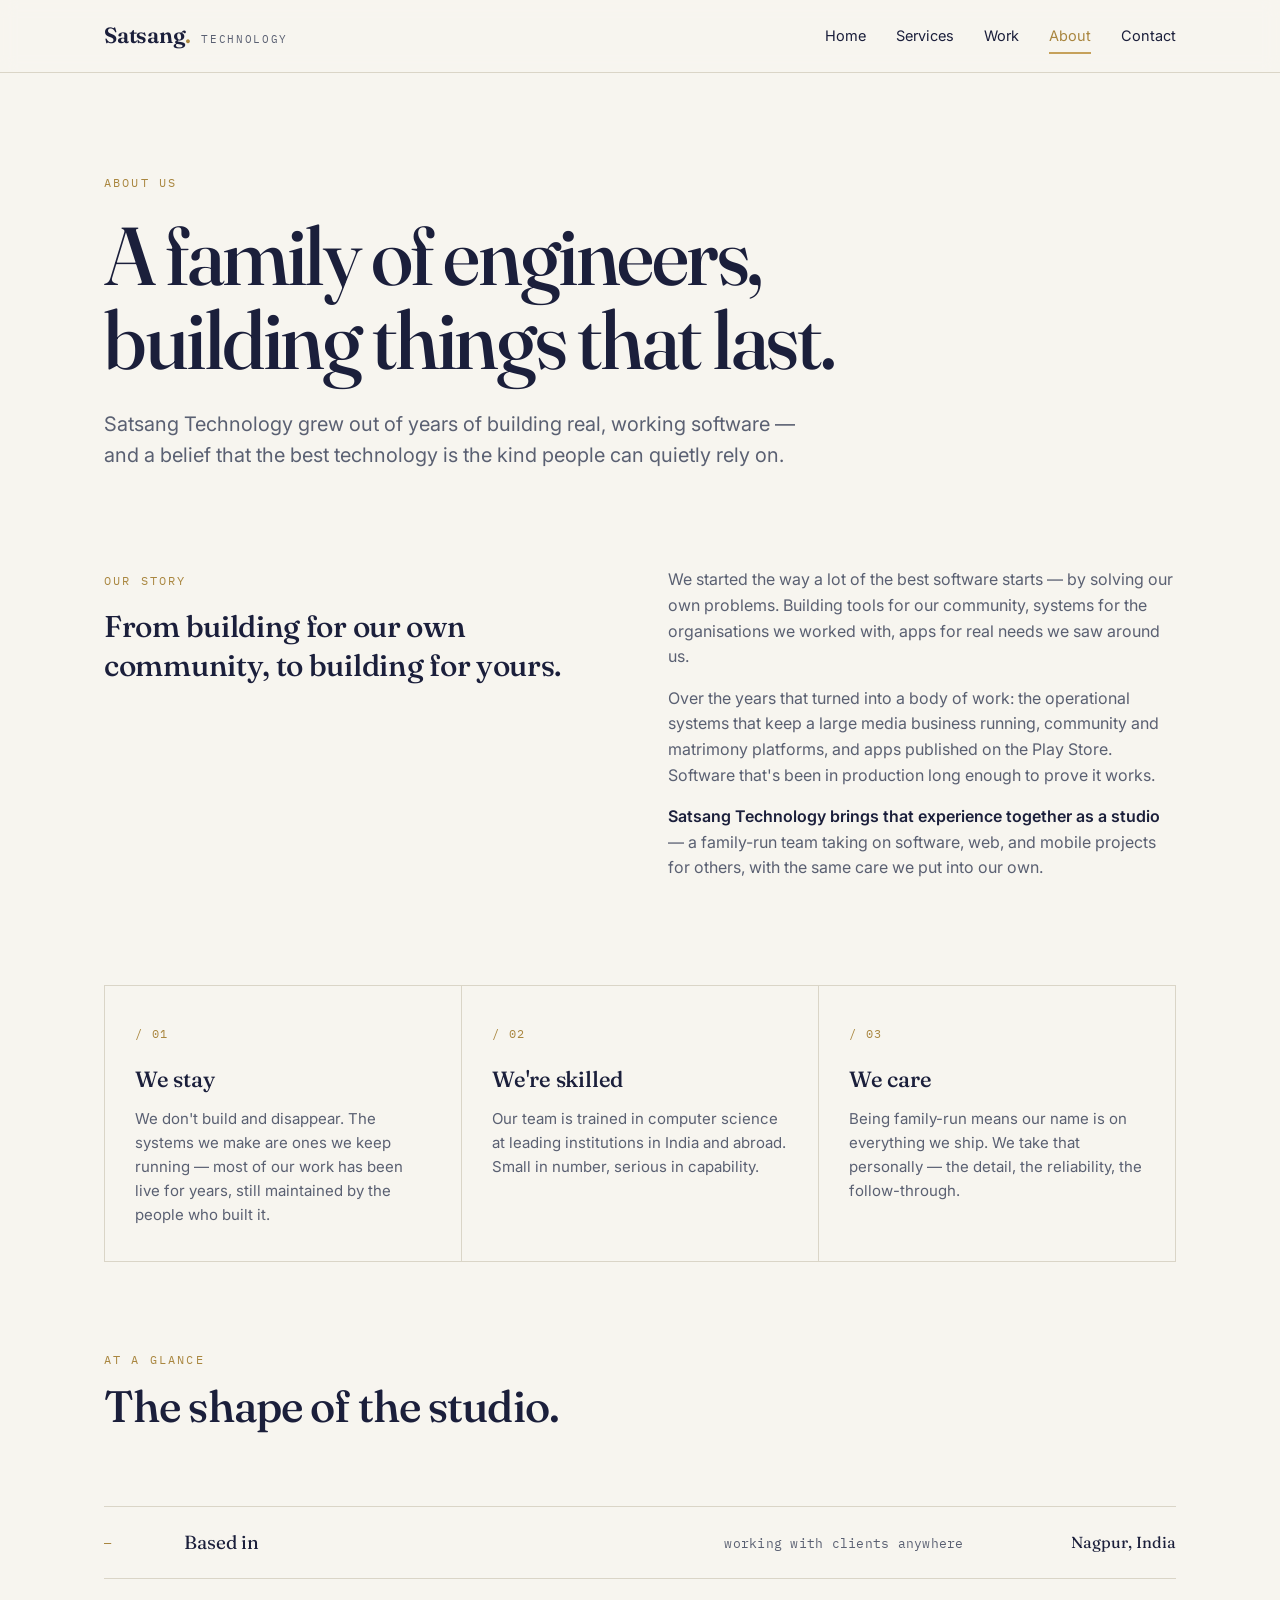
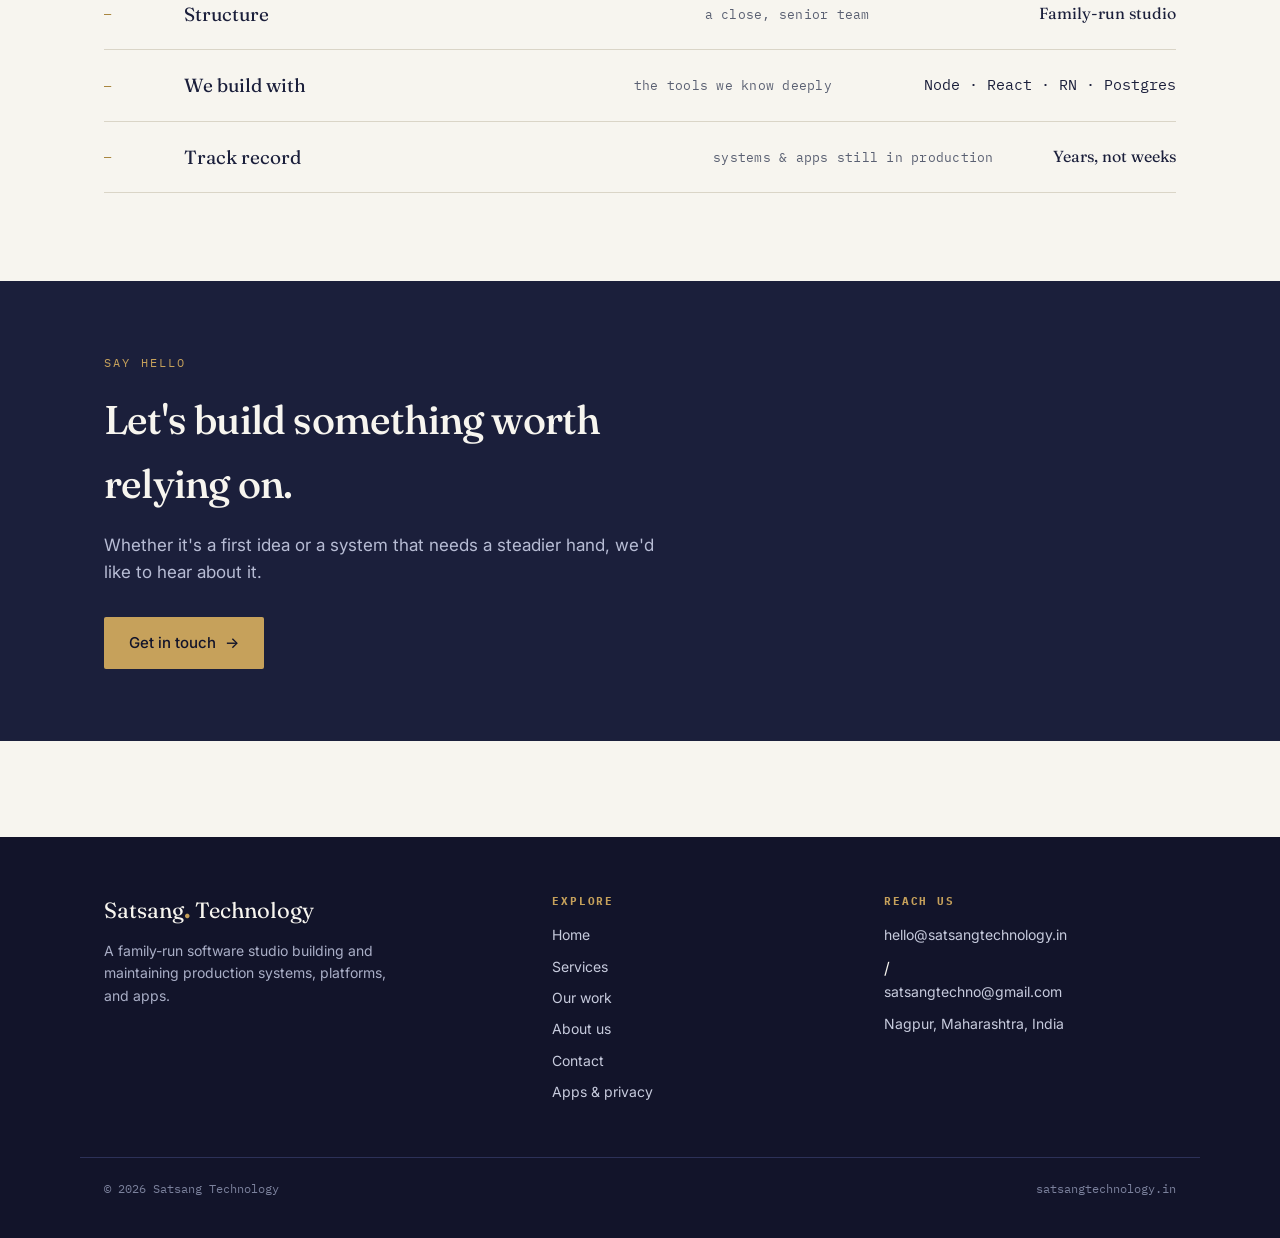
==== about.html @ 940dc2ba "Migrate Satsang Technology studio website and preserve app policies" ====
<!DOCTYPE html>
<html lang="en">
<head>
<meta charset="UTF-8">
<meta name="viewport" content="width=device-width, initial-scale=1.0">
<title>About — Satsang Technology</title>
<meta name="description" content="Satsang Technology is a family-run software studio in Nagpur, India, building production systems and apps.">
<link rel="preconnect" href="https://fonts.googleapis.com">
<link rel="preconnect" href="https://fonts.gstatic.com" crossorigin>
<link href="https://fonts.googleapis.com/css2?family=Fraunces:ital,opsz,wght@0,9..144,400;0,9..144,500;0,9..144,600;1,9..144,400;1,9..144,500&family=Inter:wght@400;500;600&family=IBM+Plex+Mono:wght@400;500&display=swap" rel="stylesheet">
<link rel="stylesheet" href="style.css">
</head>
<body>
<a class="skip-link" href="#main">Skip to content</a>

<header class="site-head">
  <div class="wrap">
    <a class="brand" href="index.html"><span class="mark">Satsang<b>.</b></span><span class="tag">Technology</span></a>
    <nav class="nav" id="nav" aria-label="Main navigation">
      <a href="index.html">Home</a>
      <a href="services.html">Services</a>
      <a href="portfolio.html">Work</a>
      <a href="about.html" class="active" aria-current="page">About</a>
      <a href="contact.html">Contact</a>
    </nav>
    <button class="nav-toggle" id="navToggle" type="button" aria-label="Open menu" aria-controls="nav" aria-expanded="false"><span></span><span></span><span></span></button>
  </div>
</header>

<main id="main">
  <section class="hero" style="padding-bottom:40px;">
    <div class="wrap">
      <span class="eyebrow">About us</span>
      <h1>A family of engineers, building things that last.</h1>
      <p class="lede">Satsang Technology grew out of years of building real, working software — and a belief that the best technology is the kind people can quietly rely on.</p>
    </div>
  </section>

  <section class="section" style="padding-top:20px;">
    <div class="wrap two-col">
      <div>
        <span class="eyebrow">Our story</span>
        <p class="lead-serif" style="margin-top:14px;">From building for our own community, to building for yours.</p>
      </div>
      <div class="prose">
        <p>We started the way a lot of the best software starts — by solving our own problems. Building tools for our community, systems for the organisations we worked with, apps for real needs we saw around us.</p>
        <p>Over the years that turned into a body of work: the operational systems that keep a large media business running, community and matrimony platforms, and apps published on the Play Store. Software that's been in production long enough to prove it works.</p>
        <p><strong>Satsang Technology brings that experience together as a studio</strong> — a family-run team taking on software, web, and mobile projects for others, with the same care we put into our own.</p>
      </div>
    </div>
  </section>

  <!-- values -->
  <section class="section" style="padding-top:0;">
    <div class="wrap">
      <div class="grid cols-3">
        <div class="cell">
          <span class="num">/ 01</span>
          <h3>We stay</h3>
          <p>We don't build and disappear. The systems we make are ones we keep running — most of our work has been live for years, still maintained by the people who built it.</p>
        </div>
        <div class="cell">
          <span class="num">/ 02</span>
          <h3>We're skilled</h3>
          <p>Our team is trained in computer science at leading institutions in India and abroad. Small in number, serious in capability.</p>
        </div>
        <div class="cell">
          <span class="num">/ 03</span>
          <h3>We care</h3>
          <p>Being family-run means our name is on everything we ship. We take that personally — the detail, the reliability, the follow-through.</p>
        </div>
      </div>
    </div>
  </section>

  <!-- at a glance ledger -->
  <section class="section" style="padding-top:0;">
    <div class="wrap">
      <div class="section-head">
        <span class="eyebrow">At a glance</span>
        <h2>The shape of the studio.</h2>
      </div>
      <div class="ledger">
        <div class="ledger-row">
          <span class="idx">—</span>
          <span class="what">Based in</span>
          <span class="meta">working with clients anywhere</span>
          <span class="stat" style="font-size:16px;">Nagpur, India</span>
        </div>
        <div class="ledger-row">
          <span class="idx">—</span>
          <span class="what">Structure</span>
          <span class="meta">a close, senior team</span>
          <span class="stat" style="font-size:16px;">Family-run studio</span>
        </div>
        <div class="ledger-row">
          <span class="idx">—</span>
          <span class="what">We build with</span>
          <span class="meta">the tools we know deeply</span>
          <span class="stat" style="font-size:15px;font-family:var(--mono);">Node · React · RN · Postgres</span>
        </div>
        <div class="ledger-row">
          <span class="idx">—</span>
          <span class="what">Track record</span>
          <span class="meta">systems &amp; apps still in production</span>
          <span class="stat" style="font-size:16px;">Years, not weeks</span>
        </div>
      </div>
    </div>
  </section>

  <section class="band">
    <div class="wrap">
      <span class="eyebrow">Say hello</span>
      <h2>Let's build something worth relying on.</h2>
      <p>Whether it's a first idea or a system that needs a steadier hand, we'd like to hear about it.</p>
      <a href="contact.html" class="btn btn-primary">Get in touch <span class="arw">→</span></a>
    </div>
  </section>
</main>

<footer class="site-foot">
  <div class="wrap">
    <div>
      <span class="mark">Satsang<b>.</b> Technology</span>
      <p>A family-run software studio building and maintaining production systems, platforms, and apps.</p>
    </div>
    <div class="foot-col">
      <h4>Explore</h4>
      <a href="index.html">Home</a>
      <a href="services.html">Services</a>
      <a href="portfolio.html">Our work</a>
      <a href="about.html">About us</a>
      <a href="contact.html">Contact</a>
      <a href="apps.html">Apps &amp; privacy</a>
    </div>
    <div class="foot-col">
      <h4>Reach us</h4>
      <a href="mailto:hello@satsangtechnology.in">hello@satsangtechnology.in</a> / <a href="mailto:satsangtechno@gmail.com">satsangtechno@gmail.com</a>
      <span>Nagpur, Maharashtra, India</span>
    </div>
  </div>
  <div class="wrap foot-base">
    <span>© 2026 Satsang Technology</span>
    <a href="https://satsangtechnology.in/">satsangtechnology.in</a>
  </div>
</footer>

<script src="main.js"></script>
</body>
</html>
---- style.css ----
/* Satsang Technology — shared styles
   Palette: indigo-ink, ivory, brass. Type: Fraunces + Inter + IBM Plex Mono.
   Signature: an operations "ledger" motif — the company builds the systems
   that keep organisations running, so work is presented as register line-items. */

:root {
  --ink:       #1B1F3B;
  --ink-deep:  #12142A;
  --ivory:     #F7F5EF;
  --ivory-2:   #EFEBE0;
  --brass:     #C6A15B;
  --brass-dim: #A9863F;
  --slate:     #5A6072;
  --line:      #DAD5C7;
  --line-dark: #2C3158;

  --serif: "Fraunces", Georgia, serif;
  --sans:  "Inter", system-ui, sans-serif;
  --mono:  "IBM Plex Mono", ui-monospace, monospace;

  --wrap: 1120px;
}

* { box-sizing: border-box; margin: 0; padding: 0; }

html { scroll-behavior: smooth; }

body {
  font-family: var(--sans);
  color: var(--ink);
  background: var(--ivory);
  line-height: 1.6;
  -webkit-font-smoothing: antialiased;
}

.wrap { width: 100%; max-width: var(--wrap); margin: 0 auto; padding: 0 24px; }

a { color: inherit; text-decoration: none; }

/* --- eyebrow / mono labels: the "ledger" voice --- */
.eyebrow {
  font-family: var(--mono);
  font-size: 12px;
  letter-spacing: 0.18em;
  text-transform: uppercase;
  color: var(--brass-dim);
}

/* ---------------- Header ---------------- */
.site-head {
  position: sticky; top: 0; z-index: 50;
  background: rgba(247,245,239,0.88);
  backdrop-filter: blur(8px);
  border-bottom: 1px solid var(--line);
}
.site-head .wrap {
  display: flex; align-items: center; justify-content: space-between;
  height: 72px;
}
.brand { display: flex; align-items: baseline; gap: 10px; }
.brand .mark {
  font-family: var(--serif); font-weight: 600; font-size: 22px;
  color: var(--ink); letter-spacing: -0.01em;
}
.brand .mark b { color: var(--brass-dim); font-weight: 600; }
.brand .tag {
  font-family: var(--mono); font-size: 10.5px; letter-spacing: 0.16em;
  text-transform: uppercase; color: var(--slate);
}
.nav { display: flex; gap: 30px; align-items: center; }
.nav a {
  font-size: 14.5px; color: var(--ink); position: relative; padding: 4px 0;
}
.nav a::after {
  content: ""; position: absolute; left: 0; bottom: -2px; height: 1.5px; width: 0;
  background: var(--brass); transition: width .25s ease;
}
.nav a:hover::after, .nav a.active::after { width: 100%; }
.nav a.active { color: var(--brass-dim); }

.nav-toggle { display: none; background: none; border: 0; cursor: pointer; }
.nav-toggle span { display: block; width: 24px; height: 2px; background: var(--ink); margin: 5px 0; transition: .3s; }

/* ---------------- Footer ---------------- */
.site-foot {
  background: var(--ink-deep); color: var(--ivory);
  margin-top: 96px; padding: 56px 0 40px;
}
.site-foot .wrap { display: grid; grid-template-columns: 1.4fr 1fr 1fr; gap: 40px; }
.site-foot .mark { font-family: var(--serif); font-size: 22px; color: var(--ivory); }
.site-foot .mark b { color: var(--brass); }
.site-foot p { color: #A9AEC6; font-size: 14px; margin-top: 12px; max-width: 34ch; }
.foot-col h4 {
  font-family: var(--mono); font-size: 11px; letter-spacing: 0.16em;
  text-transform: uppercase; color: var(--brass); margin-bottom: 14px;
}
.foot-col a, .foot-col span { display: block; color: #C7CBDD; font-size: 14px; margin-bottom: 9px; }
.foot-col a:hover { color: var(--ivory); }
.foot-base {
  border-top: 1px solid var(--line-dark); margin-top: 44px; padding-top: 22px;
  font-family: var(--mono); font-size: 11.5px; color: #7B819C;
  display: flex; justify-content: space-between; flex-wrap: wrap; gap: 10px;
}

/* ---------------- Buttons ---------------- */
.btn {
  display: inline-flex; align-items: center; gap: 9px;
  font-family: var(--sans); font-size: 15px; font-weight: 500;
  padding: 13px 24px; border-radius: 2px; cursor: pointer;
  transition: transform .15s ease, background .2s ease, color .2s ease;
  border: 1px solid transparent;
}
.btn-primary { background: var(--ink); color: var(--ivory); }
.btn-primary:hover { background: var(--brass-dim); transform: translateY(-1px); }
.btn-ghost { border-color: var(--ink); color: var(--ink); background: transparent; }
.btn-ghost:hover { background: var(--ink); color: var(--ivory); }
.btn .arw { transition: transform .2s ease; }
.btn:hover .arw { transform: translateX(3px); }

/* ---------------- Generic section ---------------- */
.section { padding: 88px 0; }
.section-head { max-width: 62ch; margin-bottom: 48px; }
.section-head .eyebrow { display: block; margin-bottom: 14px; }
.section-head h2 {
  font-family: var(--serif); font-weight: 500; font-size: clamp(30px, 4vw, 44px);
  line-height: 1.08; letter-spacing: -0.02em; color: var(--ink);
}
.section-head p { color: var(--slate); font-size: 17px; margin-top: 16px; }

/* ---------------- Hero ---------------- */
.hero { padding: 100px 0 84px; position: relative; overflow: hidden; }
.hero .eyebrow { display: block; margin-bottom: 22px; }
.hero h1 {
  font-family: var(--serif); font-weight: 500;
  font-size: clamp(40px, 7vw, 82px); line-height: 1.02; letter-spacing: -0.03em;
  color: var(--ink); max-width: 15ch;
}
.hero h1 em { font-style: italic; color: var(--brass-dim); }
.hero .lede {
  font-size: clamp(17px, 2vw, 20px); color: var(--slate);
  max-width: 54ch; margin: 28px 0 36px; line-height: 1.55;
}
.hero-actions { display: flex; gap: 14px; flex-wrap: wrap; }

/* the ledger strip under the hero */
.ledger {
  margin-top: 76px; border-top: 1px solid var(--line); border-bottom: 1px solid var(--line);
}
.ledger-row {
  display: grid; grid-template-columns: 56px 1.6fr 1fr auto;
  gap: 24px; align-items: center;
  padding: 20px 0; border-bottom: 1px solid var(--line);
}
.ledger-row:last-child { border-bottom: 0; }
.ledger-row .idx { font-family: var(--mono); font-size: 12px; color: var(--brass-dim); }
.ledger-row .what { font-family: var(--serif); font-size: 19px; color: var(--ink); }
.ledger-row .meta { font-family: var(--mono); font-size: 12.5px; color: var(--slate); letter-spacing: .02em; }
.ledger-row .stat { font-family: var(--serif); font-size: 22px; color: var(--ink); text-align: right; }
.ledger-row .stat small { display:block; font-family: var(--mono); font-size: 10.5px; letter-spacing:.12em; text-transform:uppercase; color: var(--slate); }

/* ---------------- Cards grid ---------------- */
.grid { display: grid; gap: 1px; background: var(--line); border: 1px solid var(--line); }
.grid.cols-2 { grid-template-columns: repeat(2, 1fr); }
.grid.cols-3 { grid-template-columns: repeat(3, 1fr); }
.cell {
  background: var(--ivory); padding: 34px 30px;
  transition: background .25s ease;
}
.cell:hover { background: #FBFAF5; }
.cell .num { font-family: var(--mono); font-size: 12px; color: var(--brass-dim); letter-spacing: .12em; }
.cell h3 { font-family: var(--serif); font-weight: 500; font-size: 22px; margin: 16px 0 10px; letter-spacing: -0.01em; }
.cell p { color: var(--slate); font-size: 15px; }
.cell .stack {
  font-family: var(--mono); font-size: 11.5px; color: var(--slate);
  margin-top: 18px; letter-spacing: .02em; line-height: 1.9;
}
.cell .stack b { color: var(--ink); font-weight: 500; }

/* ---------------- Portfolio entries ---------------- */
.entry {
  display: grid; grid-template-columns: 90px 1fr; gap: 30px;
  padding: 40px 0; border-top: 1px solid var(--line); align-items: start;
}
.entry:first-of-type { border-top: 0; }
.entry .code { font-family: var(--mono); font-size: 12px; color: var(--brass-dim); letter-spacing: .1em; padding-top: 8px; }
.entry h3 { font-family: var(--serif); font-weight: 500; font-size: 26px; letter-spacing: -0.01em; }
.entry .role { font-family: var(--mono); font-size: 12px; text-transform: uppercase; letter-spacing: .14em; color: var(--slate); margin: 6px 0 14px; }
.entry p { color: var(--slate); font-size: 16px; max-width: 62ch; }
.entry .chips { display: flex; flex-wrap: wrap; gap: 8px; margin-top: 18px; }
.entry .chip {
  font-family: var(--mono); font-size: 11.5px; color: var(--ink);
  border: 1px solid var(--line); padding: 5px 11px; border-radius: 2px; background: #fff;
}

/* ---------------- Callout band ---------------- */
.band { background: var(--ink); color: var(--ivory); padding: 72px 0; }
.band h2 { font-family: var(--serif); font-weight: 500; font-size: clamp(28px, 4vw, 40px); letter-spacing: -0.02em; max-width: 20ch; }
.band p { color: #B7BCD4; margin: 16px 0 30px; max-width: 52ch; font-size: 17px; }
.band .eyebrow { color: var(--brass); display:block; margin-bottom: 16px; }
.band .btn-primary { background: var(--brass); color: var(--ink-deep); }
.band .btn-primary:hover { background: var(--ivory); }

/* ---------------- Contact ---------------- */
.contact-grid { display: grid; grid-template-columns: 1fr 1fr; gap: 60px; align-items: start; }
.field { margin-bottom: 20px; }
.field label {
  display: block; font-family: var(--mono); font-size: 11px; letter-spacing: .14em;
  text-transform: uppercase; color: var(--slate); margin-bottom: 8px;
}
.field input, .field textarea {
  width: 100%; font-family: var(--sans); font-size: 15px; color: var(--ink);
  padding: 13px 14px; background: #fff; border: 1px solid var(--line); border-radius: 2px;
}
.field input:focus, .field textarea:focus { outline: 2px solid var(--brass); border-color: var(--brass); }
.field textarea { resize: vertical; min-height: 130px; }
.contact-detail { border-top: 1px solid var(--line); padding: 20px 0; }
.contact-detail .k { font-family: var(--mono); font-size: 11px; letter-spacing: .14em; text-transform: uppercase; color: var(--brass-dim); }
.contact-detail .v { font-size: 17px; color: var(--ink); margin-top: 6px; }

/* ---------------- Utility ---------------- */
.lead-serif { font-family: var(--serif); font-weight: 500; font-size: clamp(22px, 3vw, 30px); line-height: 1.3; letter-spacing: -0.01em; color: var(--ink); max-width: 24ch; }
.two-col { display: grid; grid-template-columns: 1fr 1fr; gap: 56px; align-items: start; }
.prose p { color: var(--slate); font-size: 16px; margin-bottom: 16px; max-width: 60ch; }
.prose p strong { color: var(--ink); font-weight: 600; }

/* ---------------- Responsive ---------------- */
@media (max-width: 860px) {
  .nav { display: none; position: absolute; top: 72px; left: 0; right: 0;
    flex-direction: column; gap: 0; background: var(--ivory); border-bottom: 1px solid var(--line); }
  .nav.open { display: flex; }
  .nav a { padding: 16px 24px; width: 100%; border-top: 1px solid var(--line); }
  .nav-toggle { display: block; }
  .grid.cols-2, .grid.cols-3 { grid-template-columns: 1fr; }
  .two-col, .contact-grid { grid-template-columns: 1fr; gap: 36px; }
  .site-foot .wrap { grid-template-columns: 1fr; gap: 30px; }
  .ledger-row { grid-template-columns: 40px 1fr; row-gap: 4px; }
  .ledger-row .meta { grid-column: 2; }
  .ledger-row .stat { grid-column: 2; text-align: left; }
  .entry { grid-template-columns: 1fr; gap: 10px; }
  .entry .code { padding-top: 0; }
}

@media (prefers-reduced-motion: reduce) {
  * { scroll-behavior: auto !important; transition: none !important; }
}

/* Migration additions: keyboard access, email drafts and app policy links. */
[hidden] { display: none !important; }
a:focus-visible, button:focus-visible {
  outline: 2px solid var(--brass-dim); outline-offset: 5px;
}
.skip-link {
  position: fixed; top: 8px; left: 8px; z-index: 100;
  padding: 12px 20px; background: var(--ink); color: var(--ivory);
  transform: translateY(-200%);
}
.skip-link:focus { transform: translateY(0); }
#main { scroll-margin-top: 88px; }
.text-link { text-decoration: underline; text-underline-offset: 4px; }
.policy { display: inline-block; margin-top: 24px; font-weight: 600; }
.app-support h2 { font-family: var(--serif); font-size: 30px; margin-bottom: 20px; }
.app-support p { max-width: 72ch; }
.app-support a, .contact-detail a, .foot-col a { overflow-wrap: anywhere; }
.app-support a, .contact-detail a { text-decoration: underline; text-underline-offset: 4px; }
.form-help { color: var(--slate); font-size: 14px; margin-bottom: 20px; }
#formNote { margin: 16px 0; }
.contact-detail a { display: inline-block; }
.site-foot .foot-base { display: flex; }
.grid > *, .two-col > *, .contact-grid > *, .ledger-row > * { min-width: 0; }

@media (max-width: 860px) {
  .nav-toggle { min-width: 44px; min-height: 44px; padding: 10px; }
  .site-head:not(.nav-ready) .wrap { height: auto; min-height: 72px; flex-wrap: wrap; padding-top: 16px; }
  .site-head:not(.nav-ready) .nav { display: flex; position: static; flex-direction: row; flex-wrap: wrap; border-bottom: 0; }
  .site-head:not(.nav-ready) .nav a { width: auto; padding: 12px; border: 0; }
  .site-head:not(.nav-ready) .nav-toggle { display: none; }
  .ledger-row { column-gap: 14px; }
  .ledger-row .meta, .ledger-row .stat { overflow-wrap: anywhere; }
}
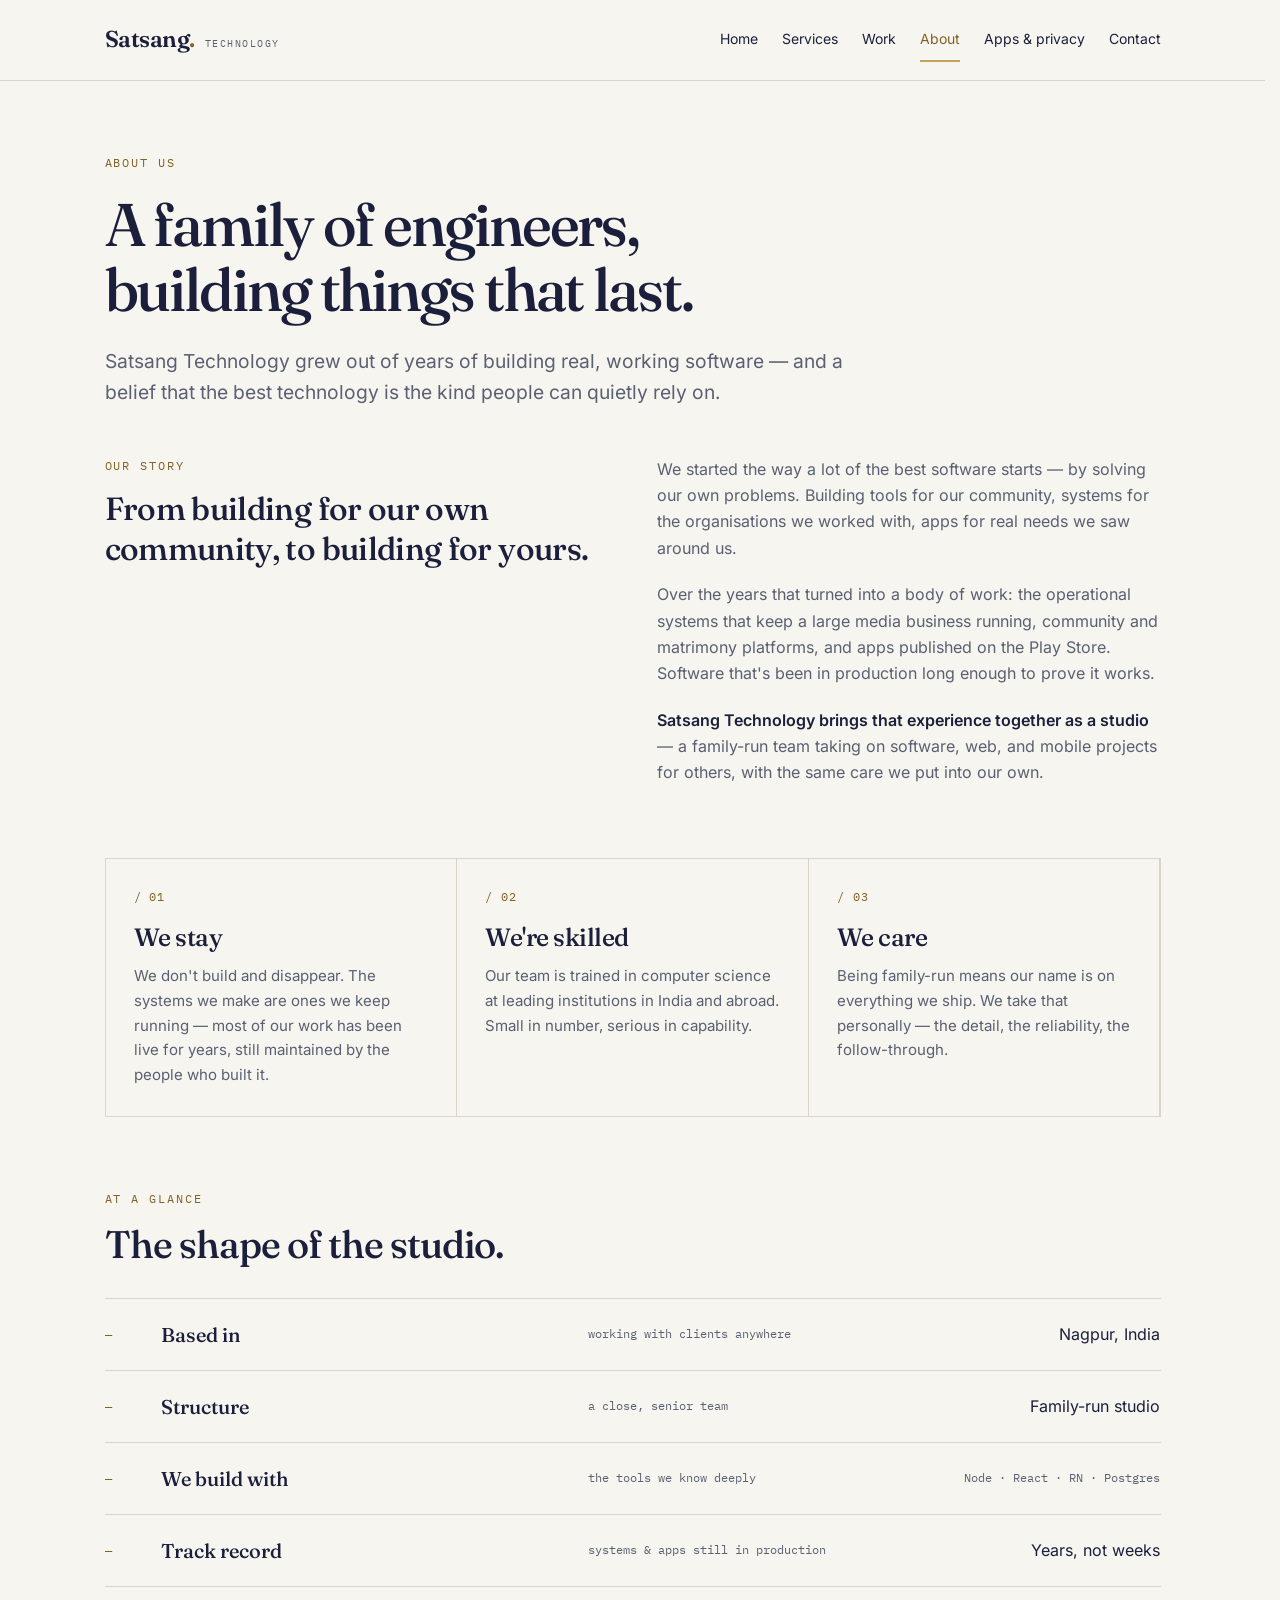
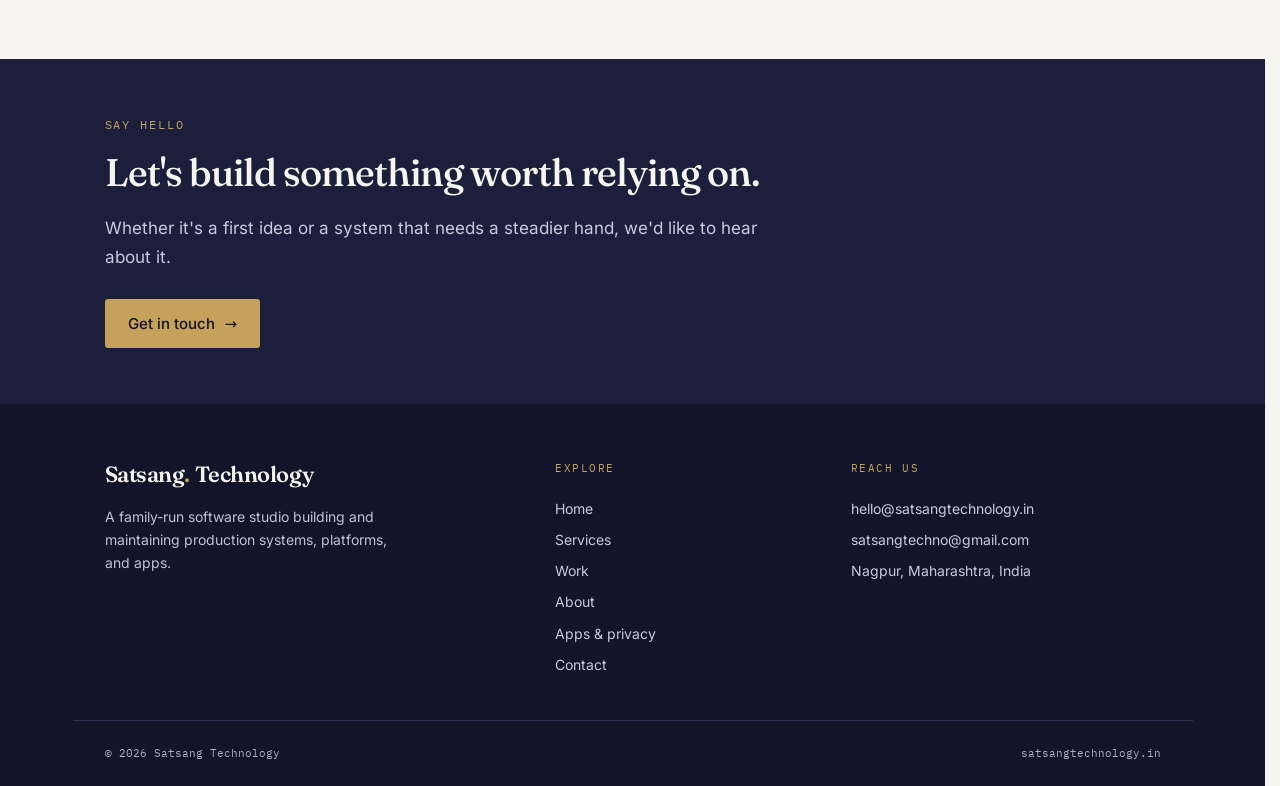
==== commit c6a032b6: "Unify layout and navigation across all website pages" ====
--- a/about.html
+++ b/about.html
@@ -5,22 +5,21 @@
 <meta name="viewport" content="width=device-width, initial-scale=1.0">
 <title>About — Satsang Technology</title>
 <meta name="description" content="Satsang Technology is a family-run software studio in Nagpur, India, building production systems and apps.">
-<link rel="preconnect" href="https://fonts.googleapis.com">
-<link rel="preconnect" href="https://fonts.gstatic.com" crossorigin>
-<link href="https://fonts.googleapis.com/css2?family=Fraunces:ital,opsz,wght@0,9..144,400;0,9..144,500;0,9..144,600;1,9..144,400;1,9..144,500&family=Inter:wght@400;500;600&family=IBM+Plex+Mono:wght@400;500&display=swap" rel="stylesheet">
-<link rel="stylesheet" href="style.css">
+<link rel="stylesheet" href="assets/fonts/fonts.css">
+<link rel="stylesheet" href="style.css?v=20261011-layout">
 </head>
 <body>
 <a class="skip-link" href="#main">Skip to content</a>
 
-<header class="site-head">
+<header class="site-head" id="site-navigation">
   <div class="wrap">
-    <a class="brand" href="index.html"><span class="mark">Satsang<b>.</b></span><span class="tag">Technology</span></a>
+    <a class="brand" href="index.html" aria-label="Satsang Technology home"><span class="mark">Satsang<b>.</b></span><span class="tag">Technology</span></a>
     <nav class="nav" id="nav" aria-label="Main navigation">
       <a href="index.html">Home</a>
       <a href="services.html">Services</a>
       <a href="portfolio.html">Work</a>
       <a href="about.html" class="active" aria-current="page">About</a>
+      <a href="apps.html">Apps &amp; privacy</a>
       <a href="contact.html">Contact</a>
     </nav>
     <button class="nav-toggle" id="navToggle" type="button" aria-label="Open menu" aria-controls="nav" aria-expanded="false"><span></span><span></span><span></span></button>
@@ -28,7 +27,7 @@
 </header>
 
 <main id="main">
-  <section class="hero" style="padding-bottom:40px;">
+  <section class="page-intro">
     <div class="wrap">
       <span class="eyebrow">About us</span>
       <h1>A family of engineers, building things that last.</h1>
@@ -36,11 +35,11 @@
     </div>
   </section>
 
-  <section class="section" style="padding-top:20px;">
+  <section class="section">
     <div class="wrap two-col">
       <div>
         <span class="eyebrow">Our story</span>
-        <p class="lead-serif" style="margin-top:14px;">From building for our own community, to building for yours.</p>
+        <p class="lead-serif">From building for our own community, to building for yours.</p>
       </div>
       <div class="prose">
         <p>We started the way a lot of the best software starts — by solving our own problems. Building tools for our community, systems for the organisations we worked with, apps for real needs we saw around us.</p>
@@ -51,7 +50,7 @@
   </section>
 
   <!-- values -->
-  <section class="section" style="padding-top:0;">
+  <section class="section">
     <div class="wrap">
       <div class="grid cols-3">
         <div class="cell">
@@ -74,7 +73,7 @@
   </section>
 
   <!-- at a glance ledger -->
-  <section class="section" style="padding-top:0;">
+  <section class="section">
     <div class="wrap">
       <div class="section-head">
         <span class="eyebrow">At a glance</span>
@@ -85,25 +84,25 @@
           <span class="idx">—</span>
           <span class="what">Based in</span>
           <span class="meta">working with clients anywhere</span>
-          <span class="stat" style="font-size:16px;">Nagpur, India</span>
+          <span class="stat stat-text">Nagpur, India</span>
         </div>
         <div class="ledger-row">
           <span class="idx">—</span>
           <span class="what">Structure</span>
           <span class="meta">a close, senior team</span>
-          <span class="stat" style="font-size:16px;">Family-run studio</span>
+          <span class="stat stat-text">Family-run studio</span>
         </div>
         <div class="ledger-row">
           <span class="idx">—</span>
           <span class="what">We build with</span>
           <span class="meta">the tools we know deeply</span>
-          <span class="stat" style="font-size:15px;font-family:var(--mono);">Node · React · RN · Postgres</span>
+          <span class="stat stat-mono">Node · React · RN · Postgres</span>
         </div>
         <div class="ledger-row">
           <span class="idx">—</span>
           <span class="what">Track record</span>
           <span class="meta">systems &amp; apps still in production</span>
-          <span class="stat" style="font-size:16px;">Years, not weeks</span>
+          <span class="stat stat-text">Years, not weeks</span>
         </div>
       </div>
     </div>
@@ -120,23 +119,24 @@
 </main>
 
 <footer class="site-foot">
-  <div class="wrap">
+  <div class="wrap footer-grid">
     <div>
-      <span class="mark">Satsang<b>.</b> Technology</span>
+      <a class="footer-brand" href="index.html"><span class="mark">Satsang<b>.</b> Technology</span></a>
       <p>A family-run software studio building and maintaining production systems, platforms, and apps.</p>
     </div>
-    <div class="foot-col">
-      <h4>Explore</h4>
+    <nav class="foot-col" aria-label="Footer navigation">
+      <h2>Explore</h2>
       <a href="index.html">Home</a>
       <a href="services.html">Services</a>
-      <a href="portfolio.html">Our work</a>
-      <a href="about.html">About us</a>
+      <a href="portfolio.html">Work</a>
+      <a href="about.html">About</a>
+      <a href="apps.html">Apps &amp; privacy</a>
       <a href="contact.html">Contact</a>
-      <a href="apps.html">Apps &amp; privacy</a>
-    </div>
+    </nav>
     <div class="foot-col">
-      <h4>Reach us</h4>
-      <a href="mailto:hello@satsangtechnology.in">hello@satsangtechnology.in</a> / <a href="mailto:satsangtechno@gmail.com">satsangtechno@gmail.com</a>
+      <h2>Reach us</h2>
+      <a href="mailto:hello@satsangtechnology.in">hello@satsangtechnology.in</a>
+      <a href="mailto:satsangtechno@gmail.com">satsangtechno@gmail.com</a>
       <span>Nagpur, Maharashtra, India</span>
     </div>
   </div>
@@ -146,6 +146,6 @@
   </div>
 </footer>
 
-<script src="main.js"></script>
+<script src="main.js?v=20261011-layout"></script>
 </body>
 </html>
--- a/assets/fonts/fonts.css
+++ b/assets/fonts/fonts.css
@@ -0,0 +1,46 @@
+/* Fonts hosted with the website. SIL Open Font License files accompany each family. */
+
+@font-face {
+  font-family: 'Fraunces';
+  font-style: italic;
+  font-weight: 400 600;
+  font-display: swap;
+  src: url(fraunces-italic-400-600.woff2) format('woff2');
+  unicode-range: U+0000-00FF, U+0131, U+0152-0153, U+02BB-02BC, U+02C6, U+02DA, U+02DC, U+0304, U+0308, U+0329, U+2000-206F, U+20AC, U+2122, U+2191, U+2193, U+2212, U+2215, U+FEFF, U+FFFD;
+}
+
+@font-face {
+  font-family: 'Fraunces';
+  font-style: normal;
+  font-weight: 400 600;
+  font-display: swap;
+  src: url(fraunces-normal-400-600.woff2) format('woff2');
+  unicode-range: U+0000-00FF, U+0131, U+0152-0153, U+02BB-02BC, U+02C6, U+02DA, U+02DC, U+0304, U+0308, U+0329, U+2000-206F, U+20AC, U+2122, U+2191, U+2193, U+2212, U+2215, U+FEFF, U+FFFD;
+}
+
+@font-face {
+  font-family: 'IBM Plex Mono';
+  font-style: normal;
+  font-weight: 400;
+  font-display: swap;
+  src: url(ibm-plex-mono-normal-400.woff2) format('woff2');
+  unicode-range: U+0000-00FF, U+0131, U+0152-0153, U+02BB-02BC, U+02C6, U+02DA, U+02DC, U+0304, U+0308, U+0329, U+2000-206F, U+20AC, U+2122, U+2191, U+2193, U+2212, U+2215, U+FEFF, U+FFFD;
+}
+
+@font-face {
+  font-family: 'IBM Plex Mono';
+  font-style: normal;
+  font-weight: 500;
+  font-display: swap;
+  src: url(ibm-plex-mono-normal-500.woff2) format('woff2');
+  unicode-range: U+0000-00FF, U+0131, U+0152-0153, U+02BB-02BC, U+02C6, U+02DA, U+02DC, U+0304, U+0308, U+0329, U+2000-206F, U+20AC, U+2122, U+2191, U+2193, U+2212, U+2215, U+FEFF, U+FFFD;
+}
+
+@font-face {
+  font-family: 'Inter';
+  font-style: normal;
+  font-weight: 400 600;
+  font-display: swap;
+  src: url(inter-normal-400-600.woff2) format('woff2');
+  unicode-range: U+0000-00FF, U+0131, U+0152-0153, U+02BB-02BC, U+02C6, U+02DA, U+02DC, U+0304, U+0308, U+0329, U+2000-206F, U+20AC, U+2122, U+2191, U+2193, U+2212, U+2215, U+FEFF, U+FFFD;
+}
--- a/style.css
+++ b/style.css
@@ -1,279 +1,237 @@
-/* Satsang Technology — shared styles
-   Palette: indigo-ink, ivory, brass. Type: Fraunces + Inter + IBM Plex Mono.
-   Signature: an operations "ledger" motif — the company builds the systems
-   that keep organisations running, so work is presented as register line-items. */
-
+/* Shared layout for every studio, app directory and privacy policy page. */
 :root {
-  --ink:       #1B1F3B;
-  --ink-deep:  #12142A;
-  --ivory:     #F7F5EF;
-  --ivory-2:   #EFEBE0;
-  --brass:     #C6A15B;
-  --brass-dim: #A9863F;
-  --slate:     #5A6072;
-  --line:      #DAD5C7;
+  --ink: #1B1F3B;
+  --ink-deep: #12142A;
+  --ivory: #F7F5EF;
+  --ivory-2: #EFEBE0;
+  --brass: #C6A15B;
+  --brass-dim: #806127;
+  --slate: #5A6072;
+  --line: #DAD5C7;
   --line-dark: #2C3158;
-
   --serif: "Fraunces", Georgia, serif;
-  --sans:  "Inter", system-ui, sans-serif;
-  --mono:  "IBM Plex Mono", ui-monospace, monospace;
-
+  --sans: "Inter", system-ui, sans-serif;
+  --mono: "IBM Plex Mono", ui-monospace, monospace;
   --wrap: 1120px;
-}
-
+  --gutter: 32px;
+  --section-space: 72px;
+}
 * { box-sizing: border-box; margin: 0; padding: 0; }
-
-html { scroll-behavior: smooth; }
-
+html { scroll-behavior: smooth; scrollbar-gutter: stable; }
 body {
-  font-family: var(--sans);
-  color: var(--ink);
-  background: var(--ivory);
-  line-height: 1.6;
+  min-height: 100vh; display: flex; flex-direction: column;
+  font: 16px/1.65 var(--sans); color: var(--ink); background: var(--ivory);
   -webkit-font-smoothing: antialiased;
 }
-
-.wrap { width: 100%; max-width: var(--wrap); margin: 0 auto; padding: 0 24px; }
-
+main { flex: 1; }
+.wrap { width: 100%; max-width: var(--wrap); margin: 0 auto; padding: 0 var(--gutter); }
 a { color: inherit; text-decoration: none; }
-
-/* --- eyebrow / mono labels: the "ledger" voice --- */
+a, .package { overflow-wrap: anywhere; }
+button, input, textarea { font: inherit; }
+button { color: inherit; }
+[hidden] { display: none !important; }
+a:focus-visible, button:focus-visible { outline: 2px solid var(--brass-dim); outline-offset: 5px; }
+[id] { scroll-margin-top: 96px; }
+.skip-link {
+  position: fixed; top: 8px; left: 8px; z-index: 100;
+  padding: 12px 20px; background: var(--ink); color: var(--ivory); transform: translateY(-200%);
+}
+.skip-link:focus { transform: translateY(0); }
+.text-link, .prose a, .policy-copy a, .contact-detail a {
+  text-decoration: underline; text-underline-offset: 4px; text-decoration-thickness: 1px;
+}
 .eyebrow {
-  font-family: var(--mono);
-  font-size: 12px;
-  letter-spacing: 0.18em;
-  text-transform: uppercase;
-  color: var(--brass-dim);
-}
-
-/* ---------------- Header ---------------- */
+  display: block; font: 12px/1.6 var(--mono); letter-spacing: .16em;
+  text-transform: uppercase; color: var(--brass-dim);
+}
+
+/* One header and navigation for every page. */
 .site-head {
   position: sticky; top: 0; z-index: 50;
-  background: rgba(247,245,239,0.88);
+  background: rgba(247,245,239,.97); border-bottom: 1px solid var(--line);
   backdrop-filter: blur(8px);
-  border-bottom: 1px solid var(--line);
-}
-.site-head .wrap {
-  display: flex; align-items: center; justify-content: space-between;
-  height: 72px;
-}
-.brand { display: flex; align-items: baseline; gap: 10px; }
-.brand .mark {
-  font-family: var(--serif); font-weight: 600; font-size: 22px;
-  color: var(--ink); letter-spacing: -0.01em;
-}
-.brand .mark b { color: var(--brass-dim); font-weight: 600; }
-.brand .tag {
-  font-family: var(--mono); font-size: 10.5px; letter-spacing: 0.16em;
-  text-transform: uppercase; color: var(--slate);
-}
-.nav { display: flex; gap: 30px; align-items: center; }
-.nav a {
-  font-size: 14.5px; color: var(--ink); position: relative; padding: 4px 0;
-}
-.nav a::after {
-  content: ""; position: absolute; left: 0; bottom: -2px; height: 1.5px; width: 0;
-  background: var(--brass); transition: width .25s ease;
-}
-.nav a:hover::after, .nav a.active::after { width: 100%; }
-.nav a.active { color: var(--brass-dim); }
-
-.nav-toggle { display: none; background: none; border: 0; cursor: pointer; }
-.nav-toggle span { display: block; width: 24px; height: 2px; background: var(--ink); margin: 5px 0; transition: .3s; }
-
-/* ---------------- Footer ---------------- */
-.site-foot {
-  background: var(--ink-deep); color: var(--ivory);
-  margin-top: 96px; padding: 56px 0 40px;
-}
-.site-foot .wrap { display: grid; grid-template-columns: 1.4fr 1fr 1fr; gap: 40px; }
-.site-foot .mark { font-family: var(--serif); font-size: 22px; color: var(--ivory); }
-.site-foot .mark b { color: var(--brass); }
-.site-foot p { color: #A9AEC6; font-size: 14px; margin-top: 12px; max-width: 34ch; }
-.foot-col h4 {
-  font-family: var(--mono); font-size: 11px; letter-spacing: 0.16em;
-  text-transform: uppercase; color: var(--brass); margin-bottom: 14px;
-}
-.foot-col a, .foot-col span { display: block; color: #C7CBDD; font-size: 14px; margin-bottom: 9px; }
-.foot-col a:hover { color: var(--ivory); }
-.foot-base {
-  border-top: 1px solid var(--line-dark); margin-top: 44px; padding-top: 22px;
-  font-family: var(--mono); font-size: 11.5px; color: #7B819C;
-  display: flex; justify-content: space-between; flex-wrap: wrap; gap: 10px;
-}
-
-/* ---------------- Buttons ---------------- */
+}
+.site-head .wrap { display: flex; align-items: center; justify-content: space-between; gap: 24px; min-height: 80px; }
+.brand { display: flex; align-items: baseline; gap: 10px; flex-shrink: 0; }
+.mark { font: 600 23px/1.3 var(--serif); letter-spacing: -.02em; }
+.mark b { color: var(--brass-dim); font-weight: 600; }
+.brand .tag { font: 10px/1.4 var(--mono); letter-spacing: .15em; text-transform: uppercase; color: var(--slate); }
+.nav { display: flex; gap: 24px; align-items: center; }
+.nav a { display: flex; align-items: center; min-height: 44px; font-size: 14px; white-space: nowrap; border-bottom: 2px solid transparent; }
+.nav a:hover, .nav a.active { color: var(--brass-dim); border-color: var(--brass); }
+.nav-toggle { display: none; background: none; border: 0; cursor: pointer; min-width: 44px; min-height: 44px; padding: 10px; }
+.nav-toggle span { display: block; width: 24px; height: 2px; background: var(--ink); margin: 5px 0; }
+
+/* Page introductions and a single spacing scale. */
+.page-intro { padding: var(--section-space) 0 48px; }
+.page-intro .eyebrow { margin-bottom: 20px; }
+.page-intro h1 {
+  max-width: 920px; font: 500 clamp(38px, 4.7vw, 64px)/1.08 var(--serif);
+  letter-spacing: -.035em; text-wrap: balance;
+}
+.page-intro h1 em { color: var(--brass-dim); }
+.page-intro .lede { max-width: 760px; margin: 24px 0 0; font-size: clamp(17px, 1.5vw, 20px); line-height: 1.6; color: var(--slate); }
+.page-intro .updated { margin-top: 20px; color: var(--slate); font: 12px/1.6 var(--mono); }
+.hero-actions { display: flex; flex-wrap: wrap; gap: 16px; margin-top: 32px; }
+.section { padding-bottom: var(--section-space); }
+.section-head { max-width: 720px; margin-bottom: 32px; }
+.section-head .eyebrow { margin-bottom: 14px; }
+.section-head h2, .app-support h2 {
+  font: 500 clamp(28px, 3vw, 40px)/1.15 var(--serif); letter-spacing: -.025em; text-wrap: balance;
+}
+.section-head p { color: var(--slate); font-size: 17px; margin-top: 16px; }
+.lead-serif { font: 500 clamp(24px, 2.5vw, 32px)/1.25 var(--serif); letter-spacing: -.02em; max-width: 28ch; margin-top: 14px; }
+.two-col { display: grid; grid-template-columns: 1fr 1fr; gap: 48px; align-items: start; }
+.prose p { color: var(--slate); margin-bottom: 20px; max-width: 72ch; }
+.prose p:last-child { margin-bottom: 0; }
+.prose strong { color: var(--ink); font-weight: 600; }
+.grid > *, .two-col > *, .contact-grid > *, .ledger-row > *, .footer-grid > * { min-width: 0; }
+
+/* Buttons and content grids. */
 .btn {
-  display: inline-flex; align-items: center; gap: 9px;
-  font-family: var(--sans); font-size: 15px; font-weight: 500;
-  padding: 13px 24px; border-radius: 2px; cursor: pointer;
-  transition: transform .15s ease, background .2s ease, color .2s ease;
-  border: 1px solid transparent;
+  display: inline-flex; align-items: center; justify-content: center; gap: 10px;
+  padding: 13px 22px; min-height: 48px; border: 1px solid transparent; border-radius: 3px;
+  font: 500 15px/1.4 var(--sans); cursor: pointer; transition: background .15s, color .15s;
 }
 .btn-primary { background: var(--ink); color: var(--ivory); }
-.btn-primary:hover { background: var(--brass-dim); transform: translateY(-1px); }
+.btn-primary:hover { background: var(--ink-deep); }
 .btn-ghost { border-color: var(--ink); color: var(--ink); background: transparent; }
 .btn-ghost:hover { background: var(--ink); color: var(--ivory); }
-.btn .arw { transition: transform .2s ease; }
-.btn:hover .arw { transform: translateX(3px); }
-
-/* ---------------- Generic section ---------------- */
-.section { padding: 88px 0; }
-.section-head { max-width: 62ch; margin-bottom: 48px; }
-.section-head .eyebrow { display: block; margin-bottom: 14px; }
-.section-head h2 {
-  font-family: var(--serif); font-weight: 500; font-size: clamp(30px, 4vw, 44px);
-  line-height: 1.08; letter-spacing: -0.02em; color: var(--ink);
-}
-.section-head p { color: var(--slate); font-size: 17px; margin-top: 16px; }
-
-/* ---------------- Hero ---------------- */
-.hero { padding: 100px 0 84px; position: relative; overflow: hidden; }
-.hero .eyebrow { display: block; margin-bottom: 22px; }
-.hero h1 {
-  font-family: var(--serif); font-weight: 500;
-  font-size: clamp(40px, 7vw, 82px); line-height: 1.02; letter-spacing: -0.03em;
-  color: var(--ink); max-width: 15ch;
-}
-.hero h1 em { font-style: italic; color: var(--brass-dim); }
-.hero .lede {
-  font-size: clamp(17px, 2vw, 20px); color: var(--slate);
-  max-width: 54ch; margin: 28px 0 36px; line-height: 1.55;
-}
-.hero-actions { display: flex; gap: 14px; flex-wrap: wrap; }
-
-/* the ledger strip under the hero */
-.ledger {
-  margin-top: 76px; border-top: 1px solid var(--line); border-bottom: 1px solid var(--line);
-}
-.ledger-row {
-  display: grid; grid-template-columns: 56px 1.6fr 1fr auto;
-  gap: 24px; align-items: center;
-  padding: 20px 0; border-bottom: 1px solid var(--line);
-}
-.ledger-row:last-child { border-bottom: 0; }
-.ledger-row .idx { font-family: var(--mono); font-size: 12px; color: var(--brass-dim); }
-.ledger-row .what { font-family: var(--serif); font-size: 19px; color: var(--ink); }
-.ledger-row .meta { font-family: var(--mono); font-size: 12.5px; color: var(--slate); letter-spacing: .02em; }
-.ledger-row .stat { font-family: var(--serif); font-size: 22px; color: var(--ink); text-align: right; }
-.ledger-row .stat small { display:block; font-family: var(--mono); font-size: 10.5px; letter-spacing:.12em; text-transform:uppercase; color: var(--slate); }
-
-/* ---------------- Cards grid ---------------- */
 .grid { display: grid; gap: 1px; background: var(--line); border: 1px solid var(--line); }
-.grid.cols-2 { grid-template-columns: repeat(2, 1fr); }
-.grid.cols-3 { grid-template-columns: repeat(3, 1fr); }
-.cell {
-  background: var(--ivory); padding: 34px 30px;
-  transition: background .25s ease;
-}
-.cell:hover { background: #FBFAF5; }
-.cell .num { font-family: var(--mono); font-size: 12px; color: var(--brass-dim); letter-spacing: .12em; }
-.cell h3 { font-family: var(--serif); font-weight: 500; font-size: 22px; margin: 16px 0 10px; letter-spacing: -0.01em; }
+.grid.cols-2 { grid-template-columns: repeat(2, minmax(0, 1fr)); }
+.grid.cols-3 { grid-template-columns: repeat(3, minmax(0, 1fr)); }
+.cell { display: flex; flex-direction: column; background: var(--ivory); padding: 28px; }
+.cell .num { display: block; font: 12px/1.6 var(--mono); color: var(--brass-dim); letter-spacing: .08em; }
+.cell h2, .cell h3 { font: 500 25px/1.2 var(--serif); letter-spacing: -.02em; margin: 16px 0 12px; }
 .cell p { color: var(--slate); font-size: 15px; }
-.cell .stack {
-  font-family: var(--mono); font-size: 11.5px; color: var(--slate);
-  margin-top: 18px; letter-spacing: .02em; line-height: 1.9;
-}
+.cell .stack { font: 12px/1.9 var(--mono); color: var(--slate); margin-top: auto; padding-top: 20px; }
 .cell .stack b { color: var(--ink); font-weight: 500; }
-
-/* ---------------- Portfolio entries ---------------- */
-.entry {
-  display: grid; grid-template-columns: 90px 1fr; gap: 30px;
-  padding: 40px 0; border-top: 1px solid var(--line); align-items: start;
-}
-.entry:first-of-type { border-top: 0; }
-.entry .code { font-family: var(--mono); font-size: 12px; color: var(--brass-dim); letter-spacing: .1em; padding-top: 8px; }
-.entry h3 { font-family: var(--serif); font-weight: 500; font-size: 26px; letter-spacing: -0.01em; }
-.entry .role { font-family: var(--mono); font-size: 12px; text-transform: uppercase; letter-spacing: .14em; color: var(--slate); margin: 6px 0 14px; }
-.entry p { color: var(--slate); font-size: 16px; max-width: 62ch; }
-.entry .chips { display: flex; flex-wrap: wrap; gap: 8px; margin-top: 18px; }
-.entry .chip {
-  font-family: var(--mono); font-size: 11.5px; color: var(--ink);
-  border: 1px solid var(--line); padding: 5px 11px; border-radius: 2px; background: #fff;
-}
-
-/* ---------------- Callout band ---------------- */
-.band { background: var(--ink); color: var(--ivory); padding: 72px 0; }
-.band h2 { font-family: var(--serif); font-weight: 500; font-size: clamp(28px, 4vw, 40px); letter-spacing: -0.02em; max-width: 20ch; }
-.band p { color: #B7BCD4; margin: 16px 0 30px; max-width: 52ch; font-size: 17px; }
-.band .eyebrow { color: var(--brass); display:block; margin-bottom: 16px; }
+.app-grid .cell { display: flex; flex-direction: column; }
+.app-grid h2 { margin-top: 0; }
+.app-grid p { margin-bottom: 24px; }
+.policy { display: inline-block; margin-top: auto; font-size: 14px; font-weight: 600; }
+.app-support h2 { margin-bottom: 24px; }
+.hosting-note { font-size: 14px; }
+
+/* Operational ledger and portfolio. */
+.ledger { border-top: 1px solid var(--line); border-bottom: 1px solid var(--line); }
+.page-intro .ledger { margin-top: 56px; }
+.ledger-row { display: grid; grid-template-columns: 32px minmax(0, 1.4fr) minmax(0, 1fr) minmax(0, .9fr); gap: 24px; align-items: center; padding: 22px 0; border-bottom: 1px solid var(--line); }
+.ledger-row:last-child { border: 0; }
+.idx { font: 12px/1.6 var(--mono); color: var(--brass-dim); }
+.what { font: 500 20px/1.35 var(--serif); }
+.meta { font: 12px/1.7 var(--mono); color: var(--slate); }
+.stat { font: 500 26px/1.4 var(--serif); text-align: right; }
+.stat small { display: block; font: 10px/1.7 var(--mono); letter-spacing: .08em; text-transform: uppercase; color: var(--slate); }
+.stat-text { font: 16px/1.6 var(--sans); }
+.stat-mono { font: 12px/1.7 var(--mono); color: var(--slate); }
+.entry { display: grid; grid-template-columns: 104px minmax(0, 1fr); gap: 32px; padding: 32px 0; border-top: 1px solid var(--line); align-items: start; }
+.entry:first-child { padding-top: 0; border: 0; }
+.entry:last-child { padding-bottom: 0; }
+.entry .code { font: 11px/1.8 var(--mono); color: var(--brass-dim); letter-spacing: .08em; padding-top: 4px; }
+.entry h2 { font: 500 30px/1.2 var(--serif); letter-spacing: -.02em; }
+.entry .role { font: 11px/1.8 var(--mono); text-transform: uppercase; letter-spacing: .08em; color: var(--slate); margin: 12px 0 16px; }
+.entry p { color: var(--slate); max-width: 72ch; }
+.chips { display: flex; flex-wrap: wrap; gap: 8px; margin-top: 20px; }
+.chip { font: 11px/1.6 var(--mono); border: 1px solid var(--line); padding: 5px 10px; border-radius: 3px; background: #fff; }
+
+/* Project invitation. */
+.band { background: var(--ink); color: var(--ivory); padding: 56px 0; }
+.band .eyebrow { color: var(--brass); margin-bottom: 16px; }
+.band h2 { font: 500 clamp(28px, 3vw, 40px)/1.15 var(--serif); letter-spacing: -.025em; max-width: 760px; }
+.band p { color: #C7CBDD; margin: 20px 0 28px; max-width: 680px; font-size: 17px; }
 .band .btn-primary { background: var(--brass); color: var(--ink-deep); }
 .band .btn-primary:hover { background: var(--ivory); }
 
-/* ---------------- Contact ---------------- */
-.contact-grid { display: grid; grid-template-columns: 1fr 1fr; gap: 60px; align-items: start; }
-.field { margin-bottom: 20px; }
-.field label {
-  display: block; font-family: var(--mono); font-size: 11px; letter-spacing: .14em;
-  text-transform: uppercase; color: var(--slate); margin-bottom: 8px;
-}
-.field input, .field textarea {
-  width: 100%; font-family: var(--sans); font-size: 15px; color: var(--ink);
-  padding: 13px 14px; background: #fff; border: 1px solid var(--line); border-radius: 2px;
-}
-.field input:focus, .field textarea:focus { outline: 2px solid var(--brass); border-color: var(--brass); }
-.field textarea { resize: vertical; min-height: 130px; }
+/* Contact form and contact details. */
+.contact-grid { display: grid; grid-template-columns: minmax(0, 1fr) minmax(0, 1fr); gap: 64px; align-items: start; }
+.field { margin-bottom: 24px; }
+.field label { display: block; font: 11px/1.6 var(--mono); letter-spacing: .12em; text-transform: uppercase; color: var(--slate); margin-bottom: 8px; }
+.field input, .field textarea { width: 100%; padding: 12px 14px; font-size: 16px; color: var(--ink); background: #fff; border: 1px solid var(--line); border-radius: 3px; }
+.field input:focus, .field textarea:focus { outline: 2px solid var(--brass-dim); outline-offset: 2px; }
+.field textarea { resize: vertical; min-height: 160px; }
+.form-help { color: var(--slate); font-size: 14px; margin-bottom: 24px; }
+#formNote { margin: 16px 0; }
 .contact-detail { border-top: 1px solid var(--line); padding: 20px 0; }
-.contact-detail .k { font-family: var(--mono); font-size: 11px; letter-spacing: .14em; text-transform: uppercase; color: var(--brass-dim); }
-.contact-detail .v { font-size: 17px; color: var(--ink); margin-top: 6px; }
-
-/* ---------------- Utility ---------------- */
-.lead-serif { font-family: var(--serif); font-weight: 500; font-size: clamp(22px, 3vw, 30px); line-height: 1.3; letter-spacing: -0.01em; color: var(--ink); max-width: 24ch; }
-.two-col { display: grid; grid-template-columns: 1fr 1fr; gap: 56px; align-items: start; }
-.prose p { color: var(--slate); font-size: 16px; margin-bottom: 16px; max-width: 60ch; }
-.prose p strong { color: var(--ink); font-weight: 600; }
-
-/* ---------------- Responsive ---------------- */
-@media (max-width: 860px) {
-  .nav { display: none; position: absolute; top: 72px; left: 0; right: 0;
-    flex-direction: column; gap: 0; background: var(--ivory); border-bottom: 1px solid var(--line); }
+.contact-grid .eyebrow { margin-bottom: 24px; }
+.contact-detail .k { font: 11px/1.6 var(--mono); letter-spacing: .12em; text-transform: uppercase; color: var(--brass-dim); }
+.contact-detail .v { font-size: 17px; margin-top: 8px; }
+.email-list a { display: block; width: fit-content; }
+.contact-note { color: var(--slate); font-size: 14px; margin-top: 20px; max-width: 44ch; }
+
+/* Long policy text shares the page grid, with a readable line length. */
+.policy-copy { max-width: 780px; }
+.policy-copy p { color: var(--slate); margin-bottom: 20px; }
+.policy-copy strong { color: var(--ink); font-weight: 600; }
+.policy-copy h2 { font: 500 clamp(25px, 2.5vw, 32px)/1.25 var(--serif); margin: 40px 0 16px; letter-spacing: -.015em; }
+.policy-copy h3 { font: 600 18px/1.4 var(--sans); margin: 24px 0 12px; }
+.policy-copy ul { padding-left: 24px; margin: 16px 0 24px; color: var(--slate); }
+.policy-copy li { padding-left: 4px; margin-bottom: 12px; }
+.summary, .policy-contact { background: var(--ivory-2); padding: 24px; border-left: 3px solid var(--brass); margin-bottom: 32px; }
+.summary p:last-child, .policy-contact p:last-child { margin-bottom: 0; }
+.policy-contact { margin-top: 40px; }
+.policy-contact h2 { margin-top: 0; }
+.policy-footer { margin-top: 32px; font-size: 14px; color: var(--slate); }
+.policy-nav { display: flex; flex-wrap: wrap; gap: 8px 24px; margin-top: 24px; padding-top: 20px; border-top: 1px solid var(--line); }
+.policy-nav a { display: inline-flex; align-items: center; min-height: 44px; font-size: 14px; }
+
+/* The same footer follows every page, without a blank band above it. */
+.site-foot { background: var(--ink-deep); color: var(--ivory); padding: 56px 0 24px; }
+.footer-grid { display: grid; grid-template-columns: 1.3fr .8fr 1fr; gap: 48px; }
+.site-foot .mark { font-size: 22px; }
+.site-foot .mark b { color: var(--brass); }
+.site-foot p { color: #BEC3D6; font-size: 14px; margin-top: 16px; max-width: 34ch; }
+.foot-col h2 { font: 11px/1.6 var(--mono); letter-spacing: .14em; text-transform: uppercase; color: var(--brass); margin-bottom: 16px; }
+.foot-col a, .foot-col span { display: block; color: #C7CBDD; font-size: 14px; padding: 4px 0; }
+.foot-col a:hover { color: #fff; text-decoration: underline; text-underline-offset: 4px; }
+.foot-base { display: flex; justify-content: space-between; align-items: center; flex-wrap: wrap; gap: 12px; border-top: 1px solid var(--line-dark); margin-top: 40px; padding-top: 24px; font: 11px/1.6 var(--mono); color: #A9AEC6; }
+
+@media (max-width: 960px) {
+  :root { --section-space: 56px; --gutter: 24px; }
+  .site-head .wrap { min-height: 72px; }
+  .nav { display: none; position: absolute; top: 72px; left: 0; right: 0; flex-direction: column; align-items: stretch; gap: 0; padding: 8px var(--gutter) 16px; background: var(--ivory); border-bottom: 1px solid var(--line); max-height: calc(100dvh - 72px); overflow-y: auto; }
   .nav.open { display: flex; }
-  .nav a { padding: 16px 24px; width: 100%; border-top: 1px solid var(--line); }
+  .nav a { min-height: 48px; padding: 8px 0; border-bottom: 1px solid var(--line); }
   .nav-toggle { display: block; }
-  .grid.cols-2, .grid.cols-3 { grid-template-columns: 1fr; }
-  .two-col, .contact-grid { grid-template-columns: 1fr; gap: 36px; }
-  .site-foot .wrap { grid-template-columns: 1fr; gap: 30px; }
-  .ledger-row { grid-template-columns: 40px 1fr; row-gap: 4px; }
-  .ledger-row .meta { grid-column: 2; }
-  .ledger-row .stat { grid-column: 2; text-align: left; }
-  .entry { grid-template-columns: 1fr; gap: 10px; }
-  .entry .code { padding-top: 0; }
-}
-
+  .site-head:not(.nav-ready) .wrap { flex-wrap: wrap; padding-top: 16px; }
+  .site-head:not(.nav-ready) .nav { display: flex; position: static; width: 100%; flex-direction: row; flex-wrap: wrap; padding: 0; border: 0; gap: 8px 20px; max-height: none; }
+  .site-head:not(.nav-ready) .nav-toggle { display: none; }
+  .two-col, .contact-grid { gap: 32px; }
+  .grid.cols-3 { grid-template-columns: 1fr; }
+  .cell { padding: 24px; }
+  .ledger-row { grid-template-columns: 28px minmax(0, 1fr); column-gap: 16px; row-gap: 6px; }
+  .ledger-row .meta, .ledger-row .stat { grid-column: 2; text-align: left; }
+  .entry { grid-template-columns: 88px minmax(0, 1fr); gap: 24px; }
+  .footer-grid { grid-template-columns: 1fr 1fr; gap: 32px; }
+  .footer-grid > :first-child { grid-column: 1 / -1; }
+}
+@media (max-width: 640px) {
+  :root { --gutter: 20px; --section-space: 48px; }
+  .site-head .wrap { gap: 12px; }
+  .brand { gap: 8px; }
+  .brand .tag { font-size: 9px; letter-spacing: .12em; }
+  .page-intro { padding-bottom: 36px; }
+  .page-intro h1 { font-size: 38px; }
+  .page-intro .ledger { margin-top: 40px; }
+  .grid.cols-2, .two-col, .contact-grid, .footer-grid { grid-template-columns: 1fr; }
+  .footer-grid > :first-child { grid-column: auto; }
+  .entry { grid-template-columns: 1fr; gap: 12px; }
+  .entry .code { padding: 0; }
+  .summary, .policy-contact { padding: 20px; }
+  .band { padding: 40px 0; }
+  .site-foot { padding-top: 40px; }
+}
+@media print {
+  body { display: block; color: #000; background: #fff; font-size: 11pt; }
+  .site-head, .site-foot, .skip-link, .policy-nav { display: none; }
+  .wrap { max-width: none; padding: 0; }
+  .page-intro { padding: 0 0 24px; }
+  .page-intro h1 { font-size: 28pt; }
+  .policy-copy { max-width: none; }
+  .summary, .policy-contact { break-inside: avoid; }
+  h2, h3 { break-after: avoid; }
+}
 @media (prefers-reduced-motion: reduce) {
-  * { scroll-behavior: auto !important; transition: none !important; }
-}
-
-/* Migration additions: keyboard access, email drafts and app policy links. */
-[hidden] { display: none !important; }
-a:focus-visible, button:focus-visible {
-  outline: 2px solid var(--brass-dim); outline-offset: 5px;
-}
-.skip-link {
-  position: fixed; top: 8px; left: 8px; z-index: 100;
-  padding: 12px 20px; background: var(--ink); color: var(--ivory);
-  transform: translateY(-200%);
-}
-.skip-link:focus { transform: translateY(0); }
-#main { scroll-margin-top: 88px; }
-.text-link { text-decoration: underline; text-underline-offset: 4px; }
-.policy { display: inline-block; margin-top: 24px; font-weight: 600; }
-.app-support h2 { font-family: var(--serif); font-size: 30px; margin-bottom: 20px; }
-.app-support p { max-width: 72ch; }
-.app-support a, .contact-detail a, .foot-col a { overflow-wrap: anywhere; }
-.app-support a, .contact-detail a { text-decoration: underline; text-underline-offset: 4px; }
-.form-help { color: var(--slate); font-size: 14px; margin-bottom: 20px; }
-#formNote { margin: 16px 0; }
-.contact-detail a { display: inline-block; }
-.site-foot .foot-base { display: flex; }
-.grid > *, .two-col > *, .contact-grid > *, .ledger-row > * { min-width: 0; }
-
-@media (max-width: 860px) {
-  .nav-toggle { min-width: 44px; min-height: 44px; padding: 10px; }
-  .site-head:not(.nav-ready) .wrap { height: auto; min-height: 72px; flex-wrap: wrap; padding-top: 16px; }
-  .site-head:not(.nav-ready) .nav { display: flex; position: static; flex-direction: row; flex-wrap: wrap; border-bottom: 0; }
-  .site-head:not(.nav-ready) .nav a { width: auto; padding: 12px; border: 0; }
-  .site-head:not(.nav-ready) .nav-toggle { display: none; }
-  .ledger-row { column-gap: 14px; }
-  .ledger-row .meta, .ledger-row .stat { overflow-wrap: anywhere; }
-}
+  html { scroll-behavior: auto; }
+  * { transition: none !important; }
+}
